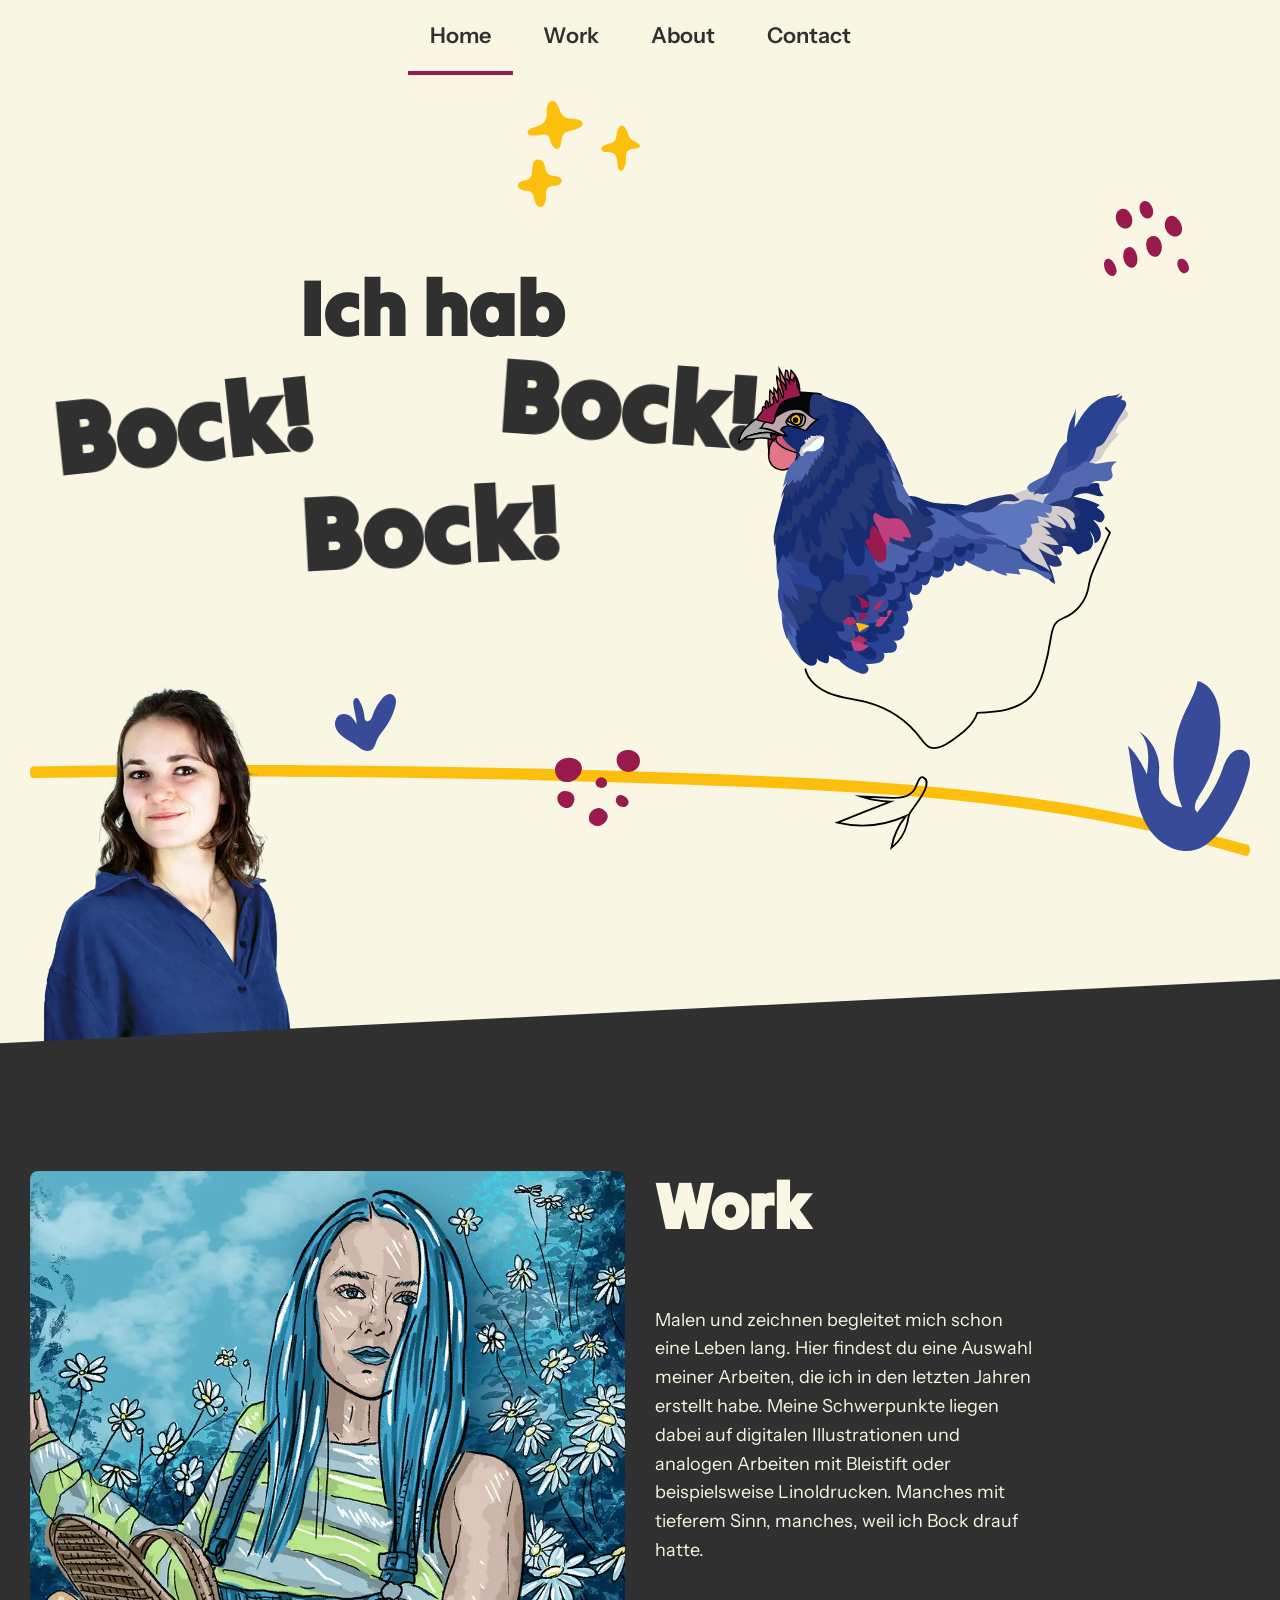
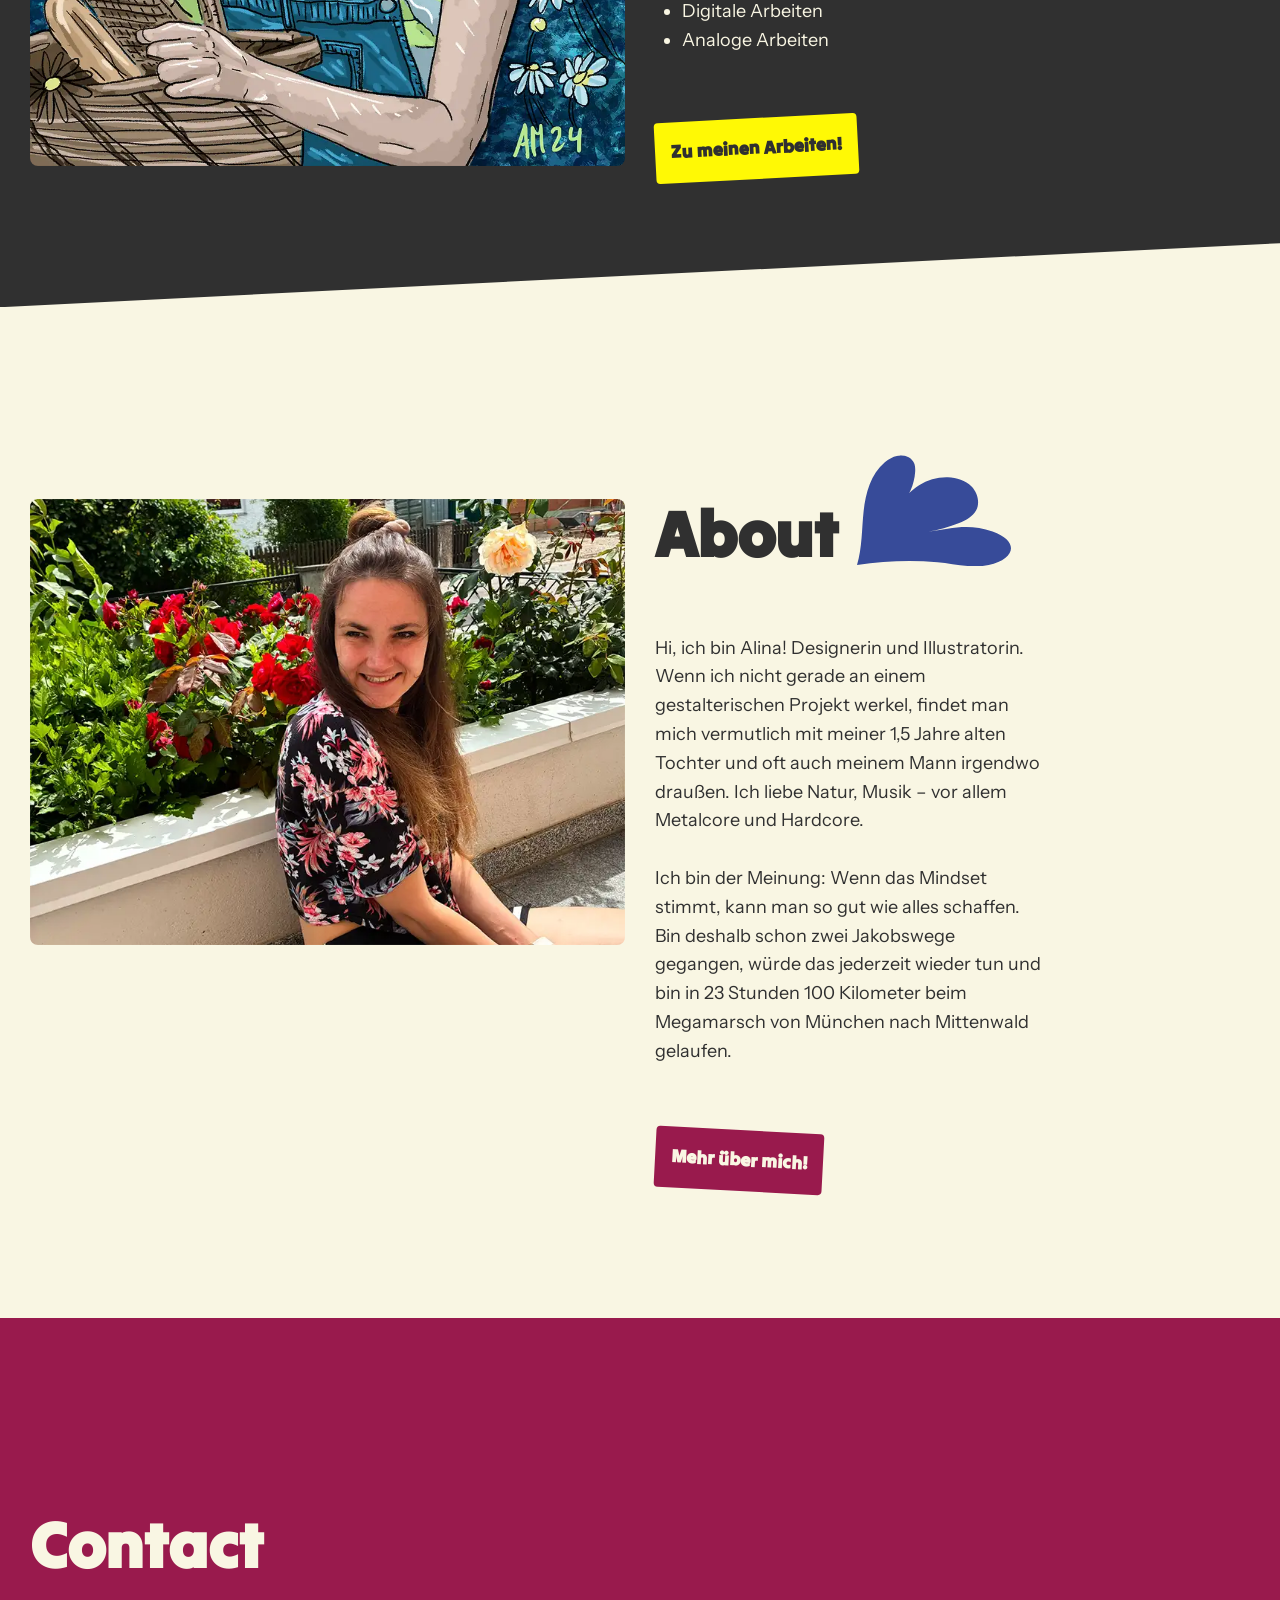
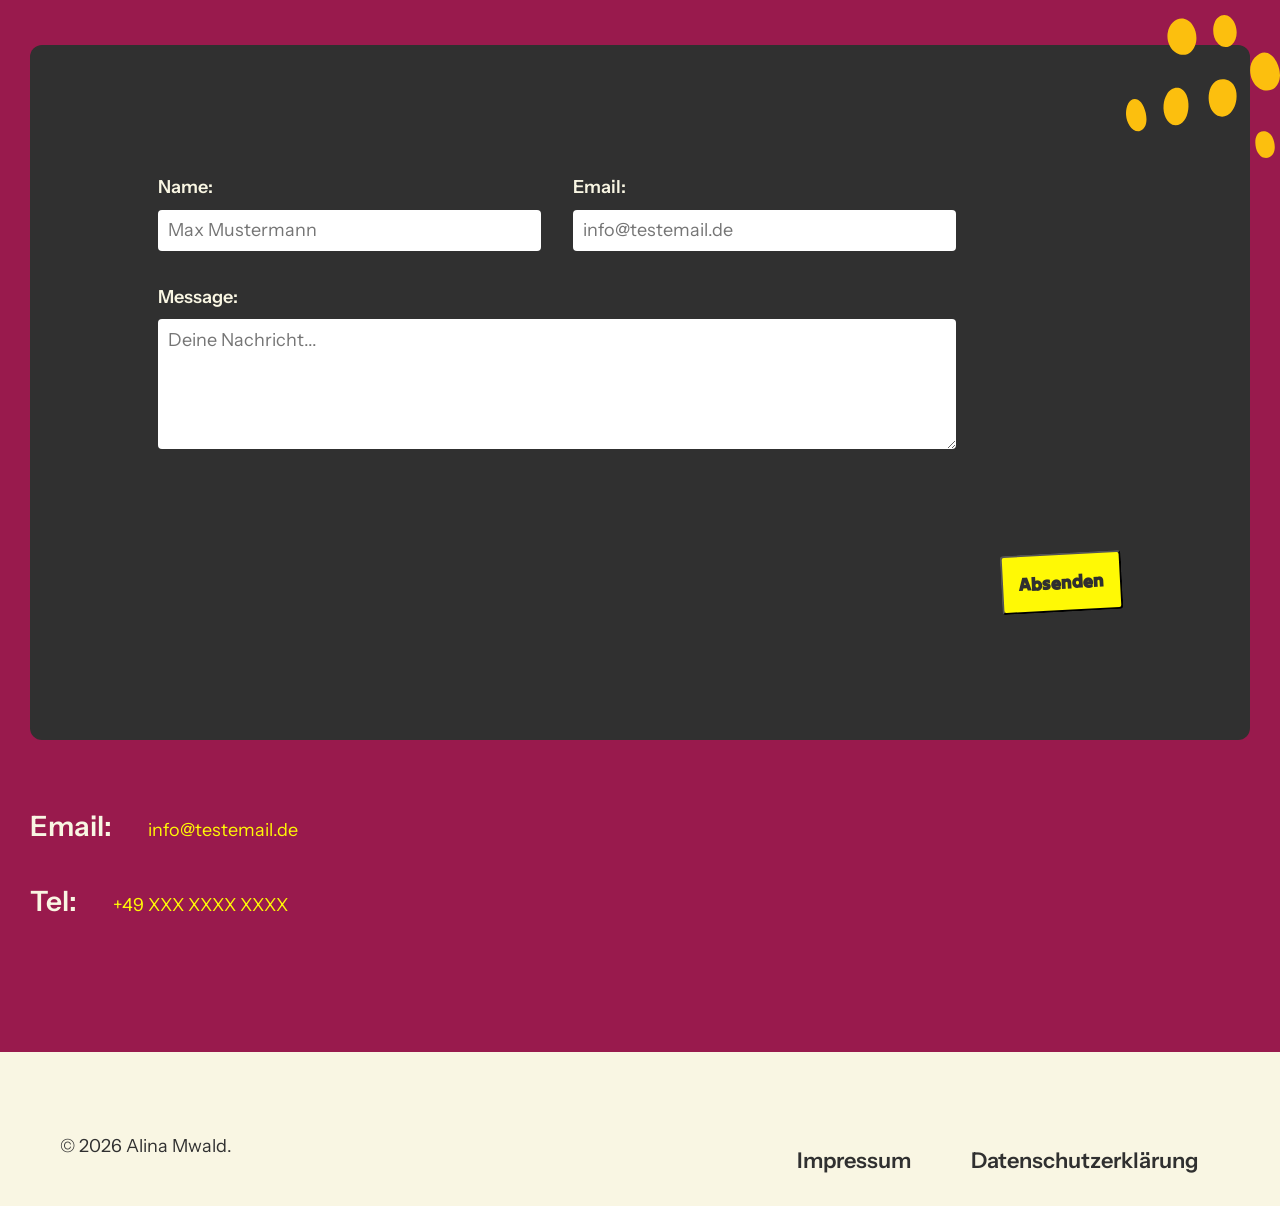
==== index.html @ 83981a8d "add deco wiggle animation" ====
<!DOCTYPE html>
<html lang="de">

<head>
    <meta charset="UTF-8">
    <meta name="viewport" content="width=device-width, initial-scale=1.0">
    <title>Alinas Kunst & Illustration</title>
    <link rel="stylesheet" href="css/main.css">
    <link rel="stylesheet" href="https://cdnjs.cloudflare.com/ajax/libs/font-awesome/4.7.0/css/font-awesome.min.css">
    <script src="js/script.js" defer></script>
</head>

<body>
    <header>
    </header>

    <!-- Main Content -->
    <main>
        <!-- Hero Section -->
        <section class="bg-light" id="hero">
            <div class="container">
                <div class="row">
                    <div class="col-8">
                        <h1 class="hero-heading">Ich hab
                            <span class="word word-1">Bock!</span>
                            <span class="word word-2">Bock!</span>
                            <span class="word word-3">Bock!</span>
                        </h1>
                    </div>
                </div>

                <div class="hero-visual">

                    <img src="static/img/index/hero-person.webp" class="hero-person"
                        alt="Die Künstlerin mit verschränkten Armen, lächelnd">
                    <img src="static/img/index/hero-chicken.svg" class="hero-chicken" alt="Buntes illustriertes Huhn">
                    <img src="static/img/deko/hero-line.svg" class="hero-line" alt="Linie als Boden unter dem Huhn">

                    <!--Decorative Elements, can also be removed, no alt-text needed -->
                    <img src="static/img/deko/stars.svg" class="deco deco-star-1" alt="" aria-hidden="true">
                    <img src="static/img/deko/blobs-pink-1.svg" class="deco deco-blob-1" alt="" aria-hidden="true">
                    <img src="static/img/deko/blobs-pink-2.svg" class="deco deco-blob-2" alt="" aria-hidden="true">
                    <img src="static/img/deko/plant-blue-2.svg" class="deco deco-plant-2" alt="" aria-hidden="true">
                    <img src="static/img/deko/plant-blue-3.svg" class="deco deco-plant-3" alt="" aria-hidden="true">

                </div>

            </div>
        </section>

        <!-- Work Section -->
        <section class="bg-dark slanted-section text-light" id="workOverview">
            <div class="container">
                <div class="row">
                    <div class="col-6 col-tablet-12">
                        <a href="work.html" class="image-wrapper">
                            <img src="static/img/index/work-overview_daisies-longhair-picnic.webp"
                                alt="Digitale Illustration einer Frau die einen korb hält und vor einer Blumenwiese steht">
                        </a>
                    </div>
                    <div class="col-4 col-tablet-12 text-content">
                        <h2 class="text-light section-title">Work</h2>
                        <p>Malen und zeichnen begleitet mich schon eine Leben lang. Hier findest du eine Auswahl meiner
                            Arbeiten, die ich in den letzten Jahren erstellt habe. Meine Schwerpunkte liegen dabei auf
                            digitalen Illustrationen und analogen Arbeiten mit Bleistift oder beispielsweise
                            Linoldrucken. Manches mit tieferem Sinn, manches, weil ich Bock drauf hatte.</p>
                        </p>
                        <ul>
                            <li>Digitale Arbeiten</li>
                            <li>Analoge Arbeiten</li>
                        </ul>
                        <a href="work.html" class="btn btn-primary">
                            Zu meinen Arbeiten!
                            <span class="sr-only"> – Portfolio ansehen</span>
                        </a>
                    </div>
                </div>
            </div>
        </section>

        <!-- About Section -->
        <section class="bg-light">
            <div class="container">
                <div class="row">
                    <div class="col-6 col-tablet-12">
                        <a href="about.html" class="image-wrapper">
                            <img src="static/img/index/about-overview_alina.webp"
                                alt="Porträt von Alina sitzend vor Blumen">
                        </a>
                    </div>

                    <div class="col-4 col-tablet-12">

                        <div class="about-heading">
                            <h2 class="section-title">About</h2>
                            <!--Decorative Elements, can also be removed, no alt-text needed -->
                            <img src="static/img/deko/plant-blue-1.svg" alt="" aria-hidden="true"
                                class="deco-plant-about-overview">
                        </div>

                        <p>
                            Hi, ich bin Alina! Designerin und Illustratorin.
                            Wenn ich nicht gerade an einem gestalterischen Projekt werkel, findet man mich vermutlich
                            mit meiner 1,5 Jahre alten Tochter und oft auch meinem Mann irgendwo draußen.
                            Ich liebe Natur, Musik – vor allem Metalcore und Hardcore. <br><br>
                            Ich bin der Meinung: Wenn das Mindset stimmt, kann man so gut wie alles schaffen.
                            Bin deshalb schon zwei Jakobswege gegangen, würde das jederzeit wieder tun und bin in 23
                            Stunden 100 Kilometer beim Megamarsch von München nach Mittenwald gelaufen.
                        </p>

                        <a href="about.html" class="btn btn-secondary">
                            Mehr über mich!
                        </a>

                    </div>
                </div>
            </div>
            </div>
        </section>

        <!-- Contact Section -->
        <section class="bg-primary text-light" id="contact">
            <div class="container">

                <div class="row">
                    <div class="col-12">
                        <h2 class="section-title">Contact</h2>
                    </div>
                </div>

                <div class="contact-card">

                    <!--Decorative Elements, can also be removed, no alt-text needed -->
                    <img src="static/img/deko/blob-yellow.svg" alt="" aria-hidden="true" class="deco contact-deco deco-wiggle">

                    <form class="contact-form row">

                        <div class="col-5 col-tablet-12">
                            <label for="name" name="name">Name:</label>
                            <input id="name" type="text" required aria-required="true" placeholder="Max Mustermann"
                                required>
                        </div>

                        <div class="col-5 col-tablet-12">
                            <label for="email">Email:</label>
                            <input id="email" type="email" required aria-required="true" placeholder="info@testemail.de"
                                required>
                        </div>

                        <div class="col-10 col-tablet-12">
                            <label for="message" name="message">Message:</label>
                            <textarea id="message" rows="5" placeholder="Deine Nachricht..."></textarea>
                        </div>

                        <div class="col-12 contact-actions">
                            <button class="btn btn-primary" type="submit">Absenden</button>
                        </div>

                    </form>

                </div>


                <div class="row">
                    <div class="col-12">
                        <span class="contact-label">Email:</span>
                        <a href="mailto:info@testemail.de">info@testemail.de</a>
                    </div>
                    <div class="col-12">
                        <span class="contact-label"> Tel:</span>
                        <a href="tel:+49xxxxxxxxxxx"> +49 XXX XXXX XXXX </a>
                    </div>
                </div>
            </div>
        </section>
    </main>

    <footer class="container">
    </footer>

</body>

</html>
---- css/main.css ----
@import url('fonts.css');
@import url('headlines.css');
@import url('nav.css');
@import url('footer.css');
@import url('grid.css');
@import url('deco.css');
@import url('custom.css');
@import url('imgs.css');
@import url('buttons.css');
@import url('animations.css');
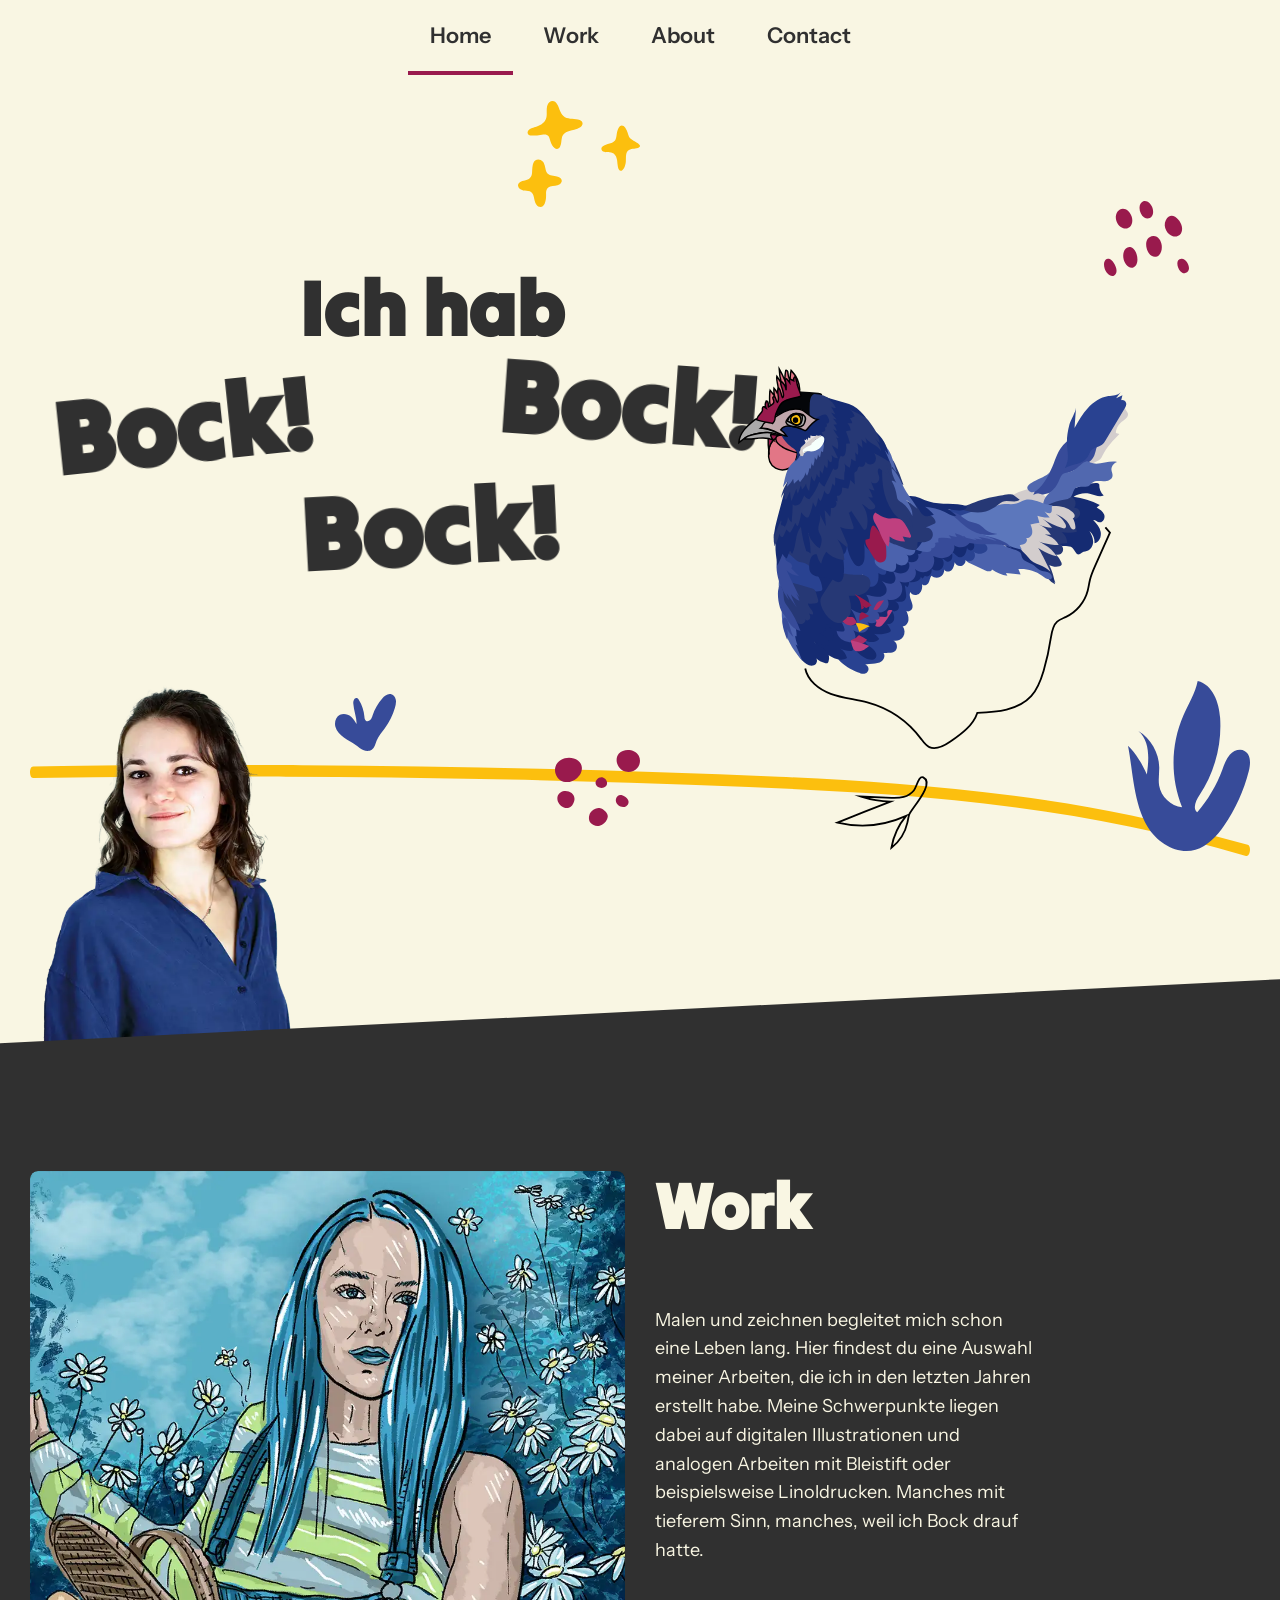
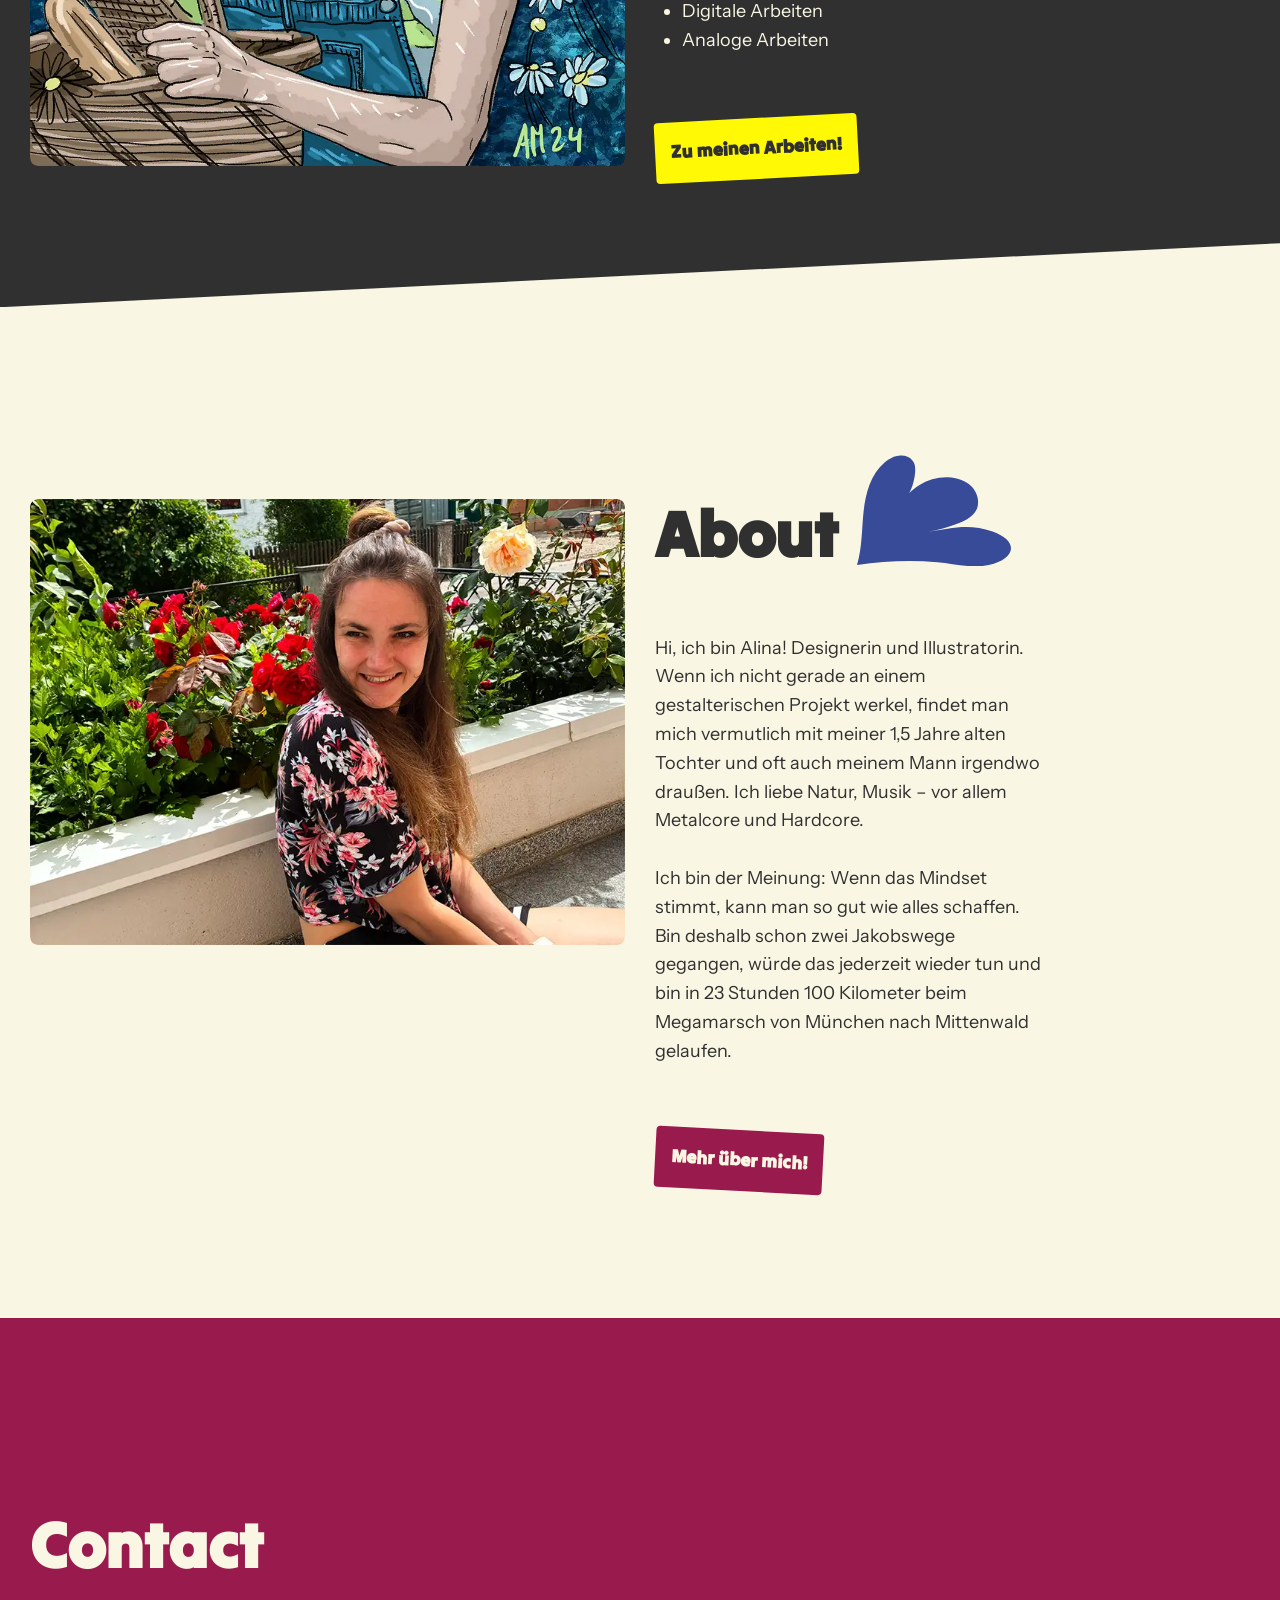
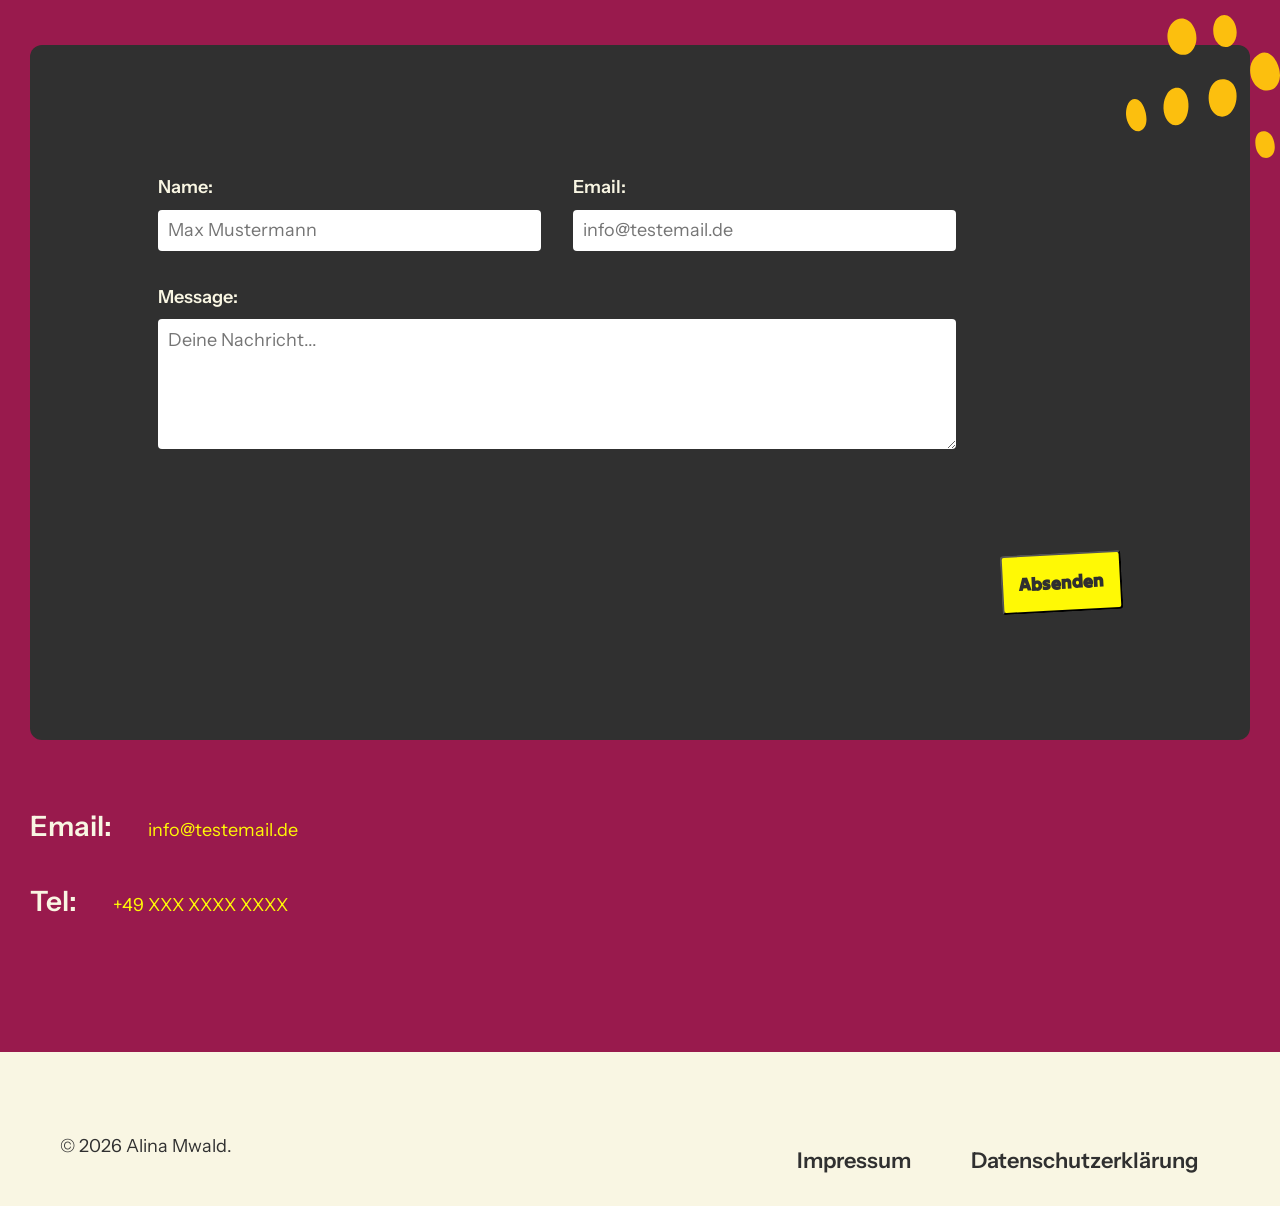
==== commit 1c333ee8: "optimize forms" ====
--- a/index.html
+++ b/index.html
@@ -11,7 +11,7 @@
 </head>
 
 <body>
-    <header>
+    <header id="top">
     </header>
 
     <!-- Main Content -->
@@ -136,8 +136,9 @@
                     <form class="contact-form row">
 
                         <div class="col-5 col-tablet-12">
-                            <label for="name" name="name">Name:</label>
-                            <input id="name" type="text" required aria-required="true" placeholder="Max Mustermann"
+
+                            <label for="name">Name:</label>
+                            <input id="name" name="name" type="text" required aria-required="true" placeholder="Max Mustermann"
                                 required>
                         </div>
 
@@ -163,11 +164,11 @@
 
                 <div class="row">
                     <div class="col-12">
-                        <span class="contact-label">Email:</span>
+                        <adress class="contact-label">Email:</adress>
                         <a href="mailto:info@testemail.de">info@testemail.de</a>
                     </div>
                     <div class="col-12">
-                        <span class="contact-label"> Tel:</span>
+                        <adress class="contact-label"> Tel:</adress>
                         <a href="tel:+49xxxxxxxxxxx"> +49 XXX XXXX XXXX </a>
                     </div>
                 </div>
--- a/css/main.css
+++ b/css/main.css
@@ -7,4 +7,5 @@
 @import url('custom.css');
 @import url('imgs.css');
 @import url('buttons.css');
-@import url('animations.css');+@import url('animations.css');
+@import url('error.css');
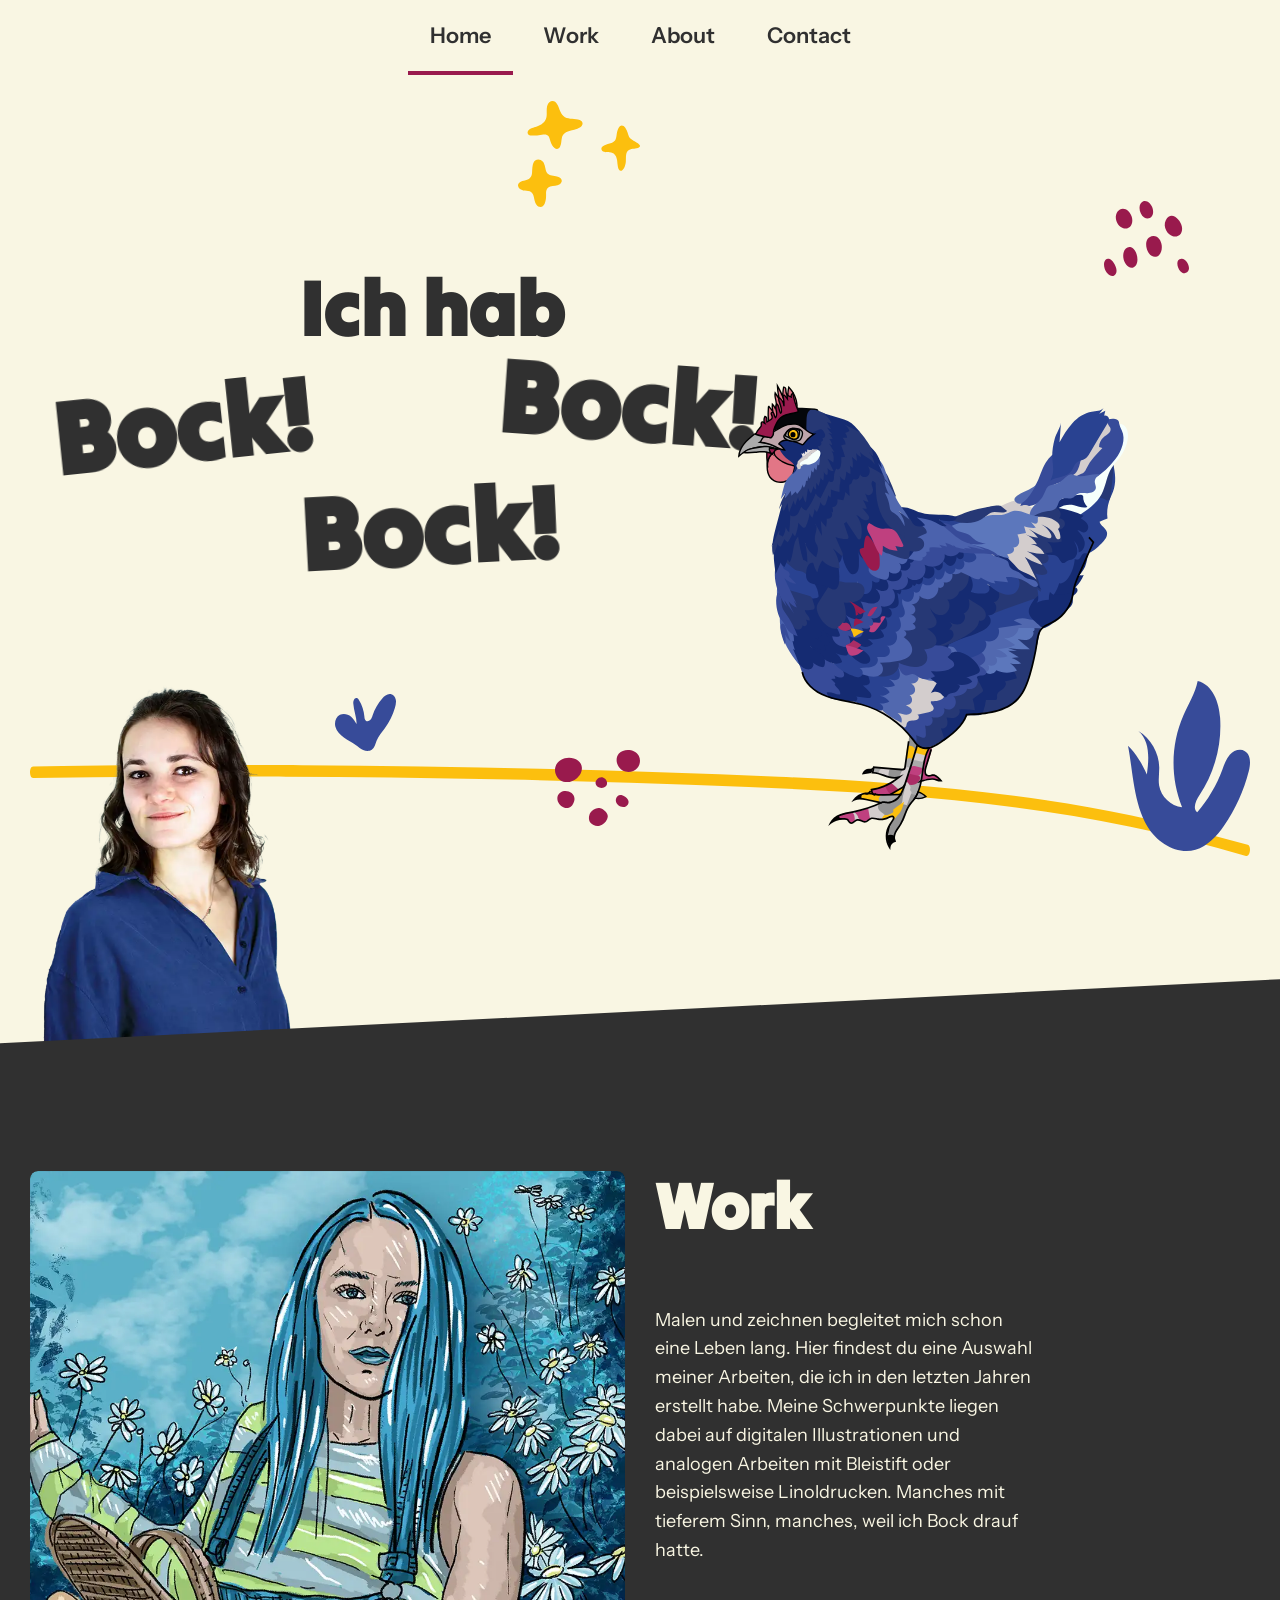
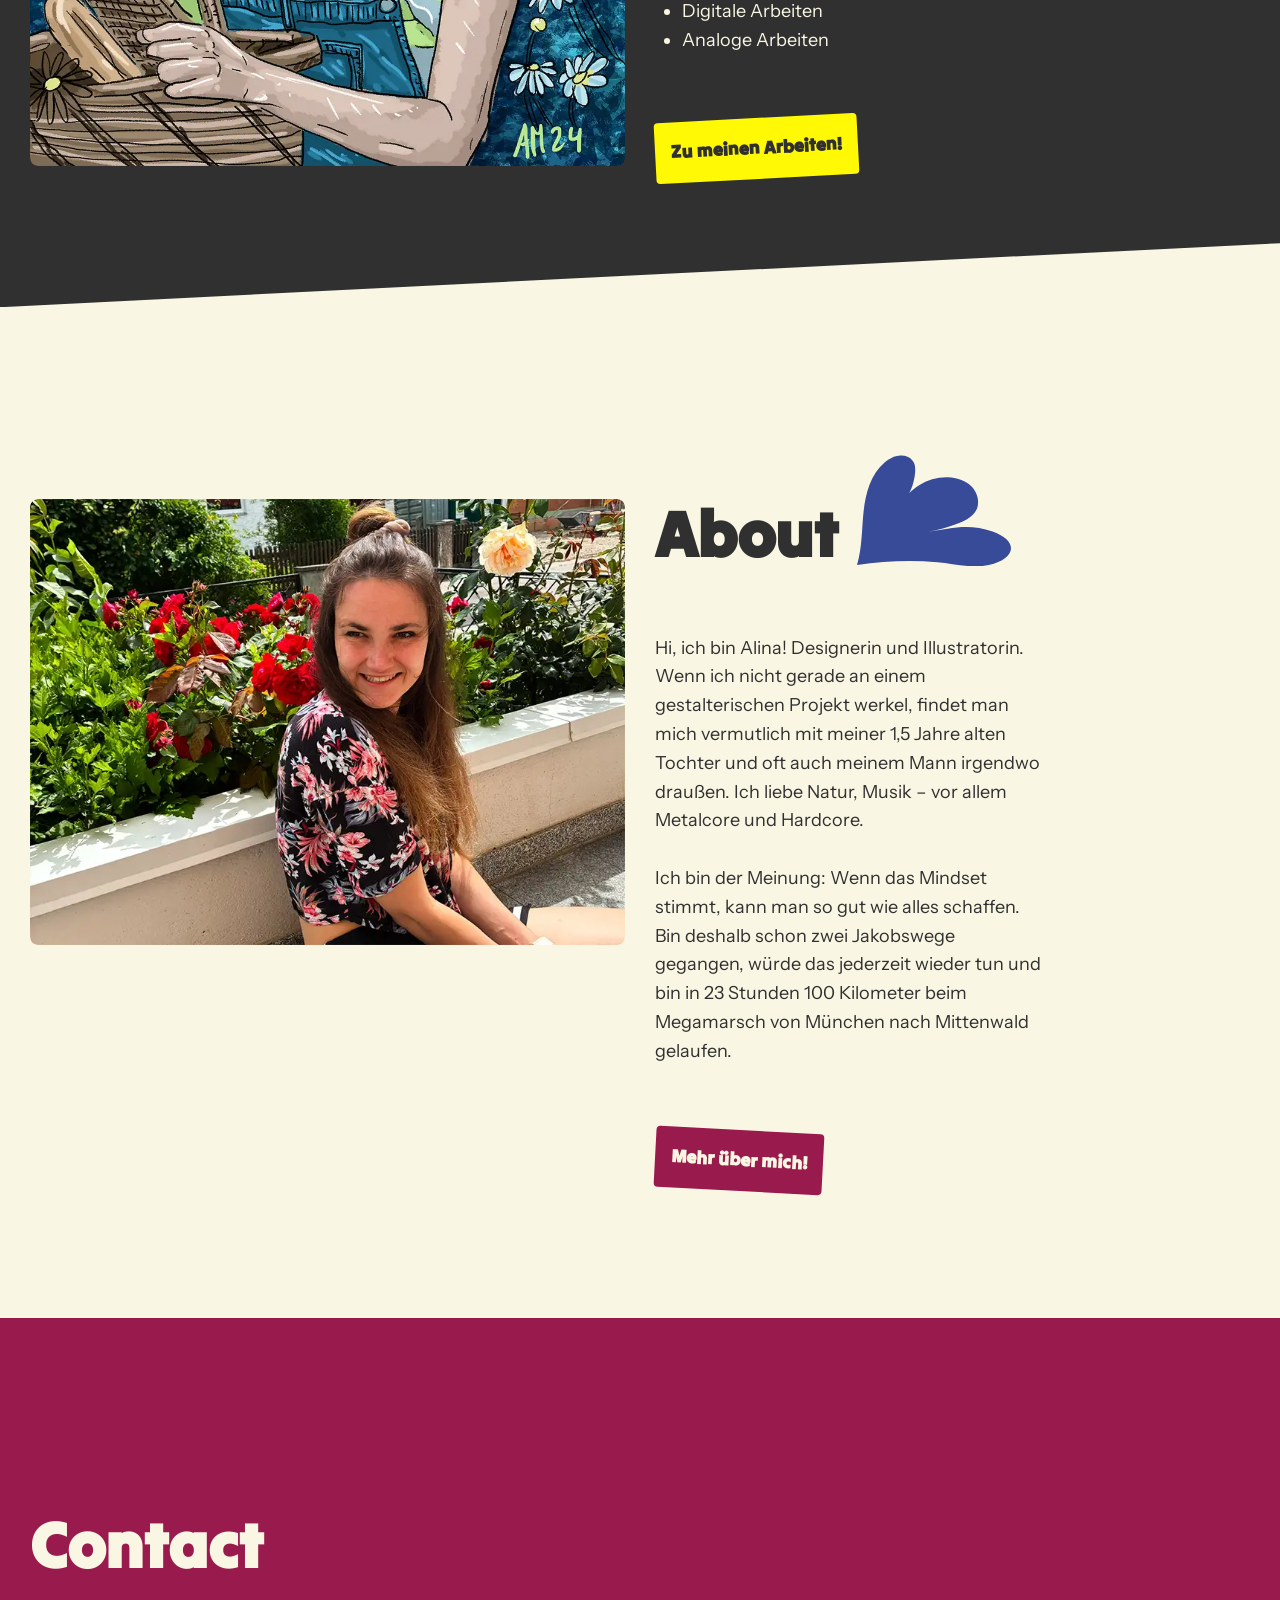
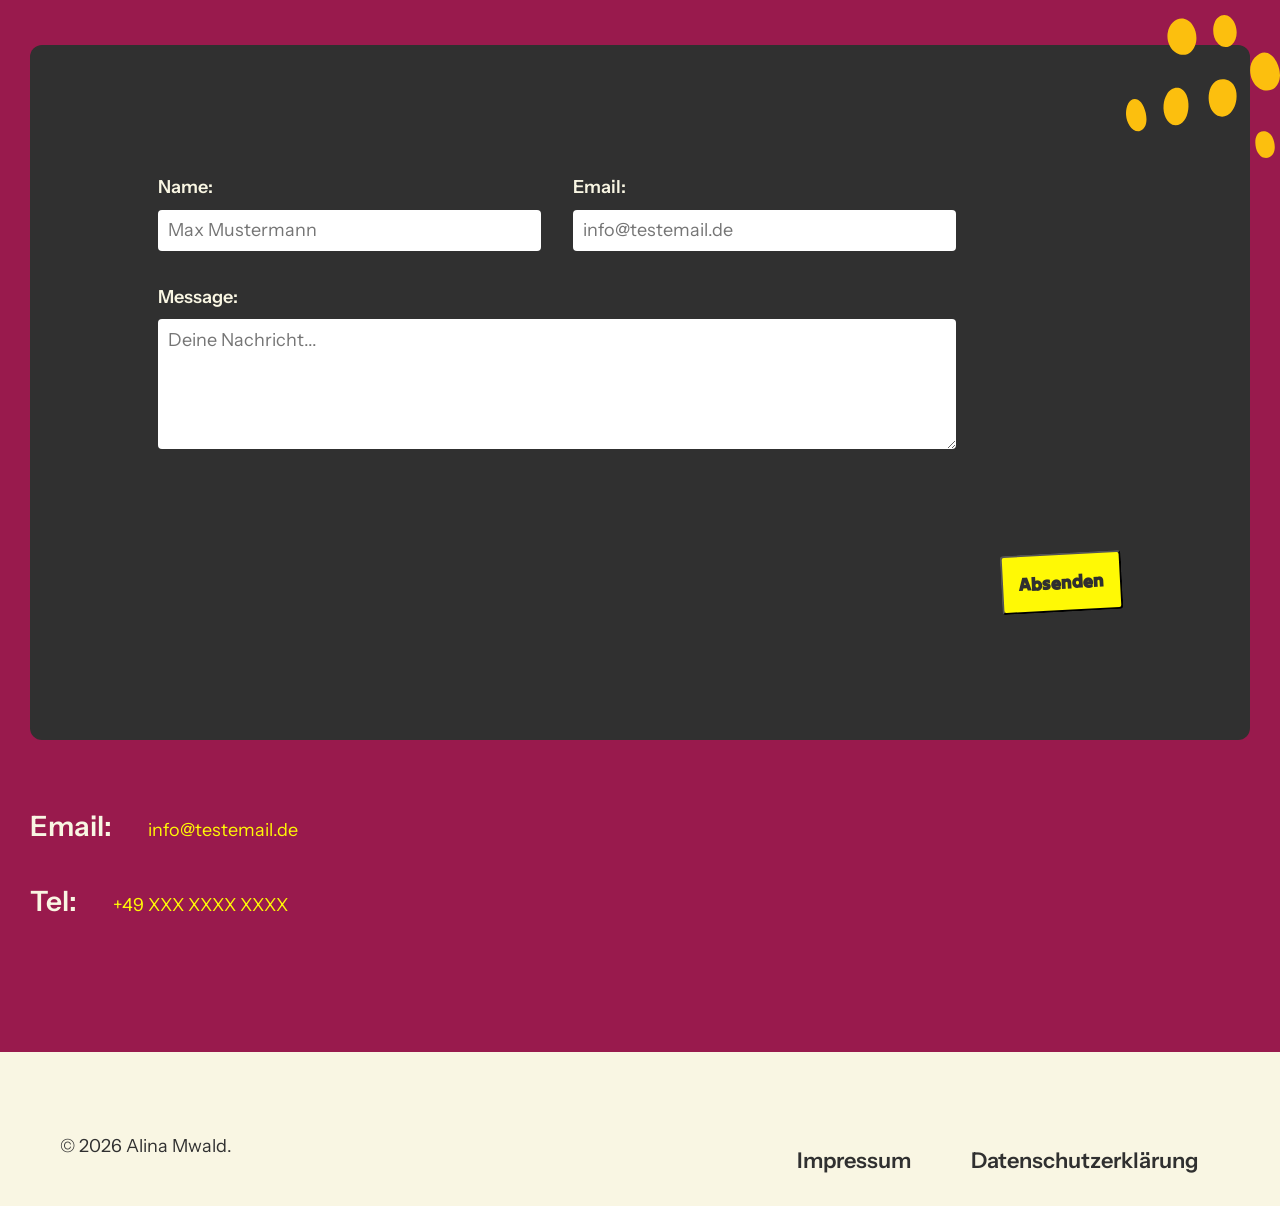
==== commit 8c3dee47: "add favicon" ====
--- a/index.html
+++ b/index.html
@@ -8,6 +8,12 @@
     <link rel="stylesheet" href="css/main.css">
     <link rel="stylesheet" href="https://cdnjs.cloudflare.com/ajax/libs/font-awesome/4.7.0/css/font-awesome.min.css">
     <script src="js/script.js" defer></script>
+
+    <link rel="icon" href="static/favicon/favicon.ico" sizes="any">
+    <link rel="icon" href="static/favicon/favicon.svg" type="image/svg+xml">
+    <link rel="apple-touch-icon" href="static/favicon/apple-touch-icon.png">
+    <link rel="manifest" href="static/favicon/site.webmanifest">
+    <meta name="theme-color" content="#F9F6E3">
 </head>
 
 <body>
@@ -131,15 +137,16 @@
                 <div class="contact-card">
 
                     <!--Decorative Elements, can also be removed, no alt-text needed -->
-                    <img src="static/img/deko/blob-yellow.svg" alt="" aria-hidden="true" class="deco contact-deco deco-wiggle">
+                    <img src="static/img/deko/blob-yellow.svg" alt="" aria-hidden="true"
+                        class="deco contact-deco deco-wiggle">
 
                     <form class="contact-form row">
 
                         <div class="col-5 col-tablet-12">
 
                             <label for="name">Name:</label>
-                            <input id="name" name="name" type="text" required aria-required="true" placeholder="Max Mustermann"
-                                required>
+                            <input id="name" name="name" type="text" required aria-required="true"
+                                placeholder="Max Mustermann" required>
                         </div>
 
                         <div class="col-5 col-tablet-12">
